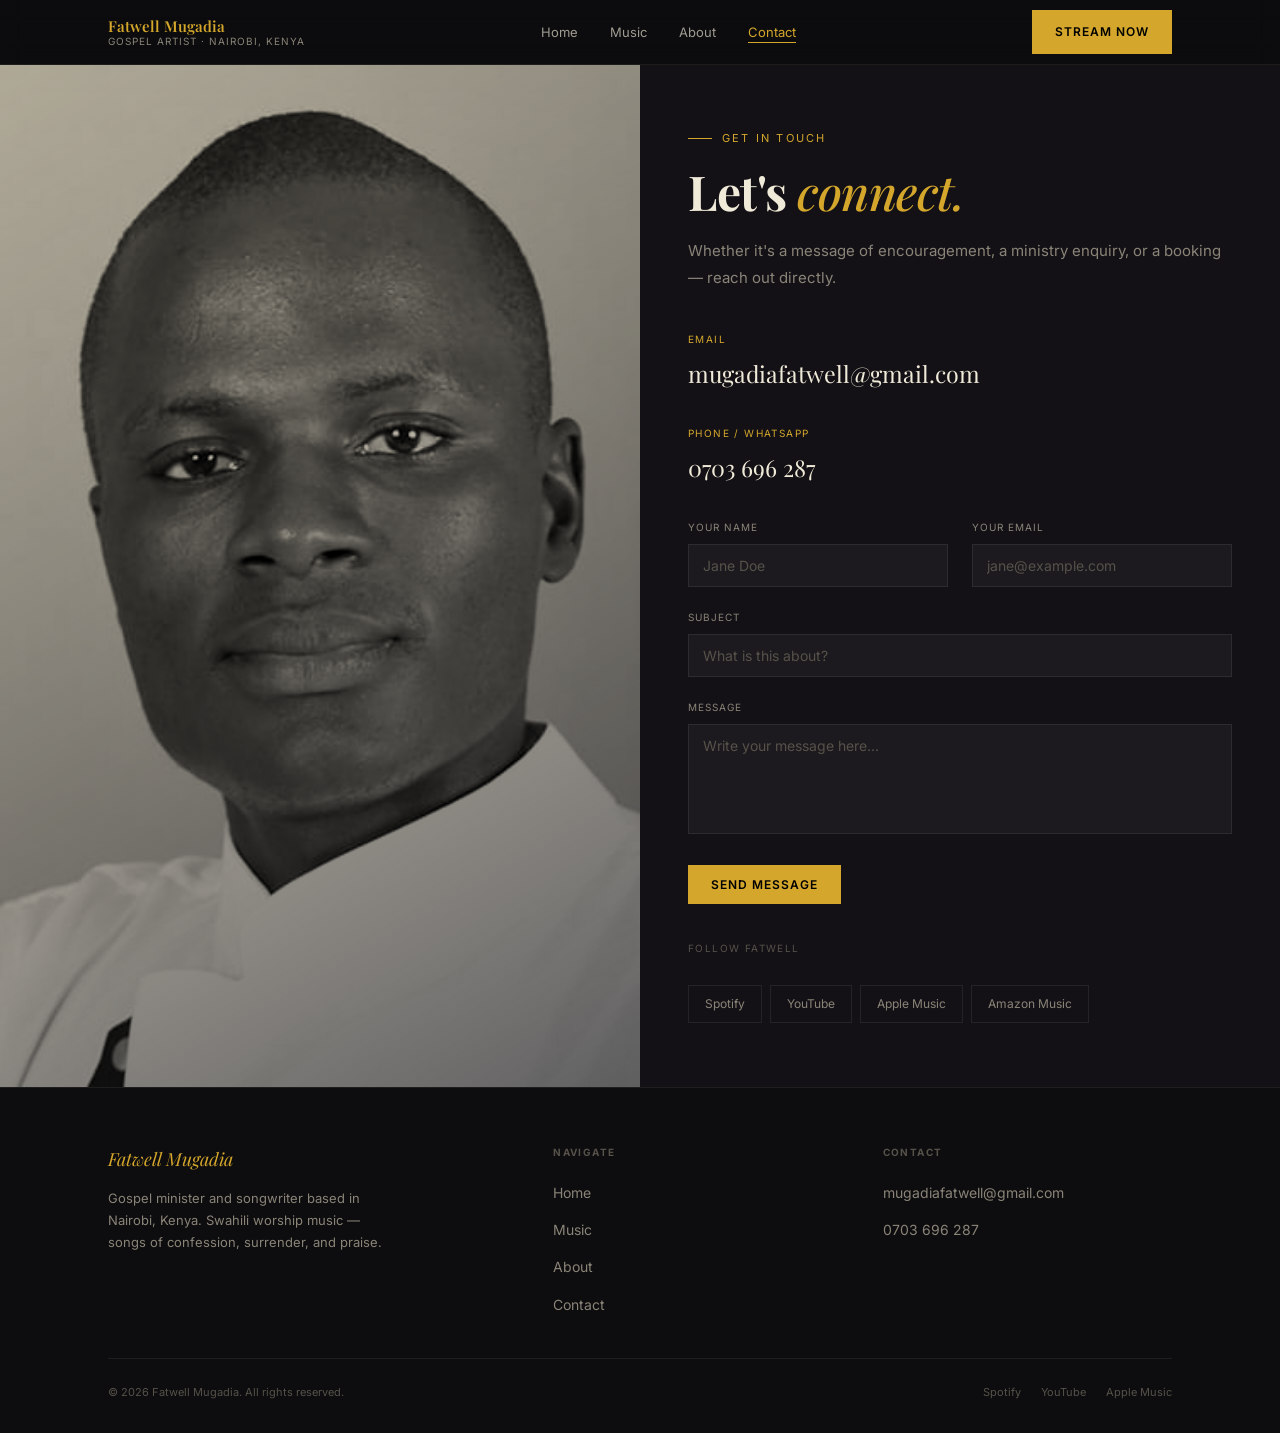
==== contact.html @ 1250bb9b "Initial commit — 4-page website (Home, Music, About, Contact)" ====
<!DOCTYPE html>
<html lang="en">
<head>
<meta charset="UTF-8"/>
<meta name="viewport" content="width=device-width, initial-scale=1.0"/>
<title>Contact — Fatwell Mugadia</title>
<meta name="description" content="Get in touch with Fatwell Mugadia — gospel minister and songwriter based in Nairobi, Kenya."/>
<link rel="stylesheet" href="style.css"/>
</head>
<body>

<header class="nav">
  <div class="nav-inner">
    <a href="index.html" class="nav-logo">
      <span class="n">Fatwell Mugadia</span>
      <span class="s">Gospel Artist · Nairobi, Kenya</span>
    </a>
    <ul class="nav-links">
      <li><a href="index.html">Home</a></li>
      <li><a href="music.html">Music</a></li>
      <li><a href="about.html">About</a></li>
      <li><a href="contact.html" class="active">Contact</a></li>
    </ul>
    <div style="display:flex;align-items:center;gap:14px;">
      <a href="music.html" class="btn-gold" style="display:none;" id="nav-cta">Stream Now</a>
      <button class="burger" aria-expanded="false" aria-label="Open menu">
        <span></span><span></span><span></span>
      </button>
    </div>
  </div>
  <nav class="mobile-nav">
    <a href="index.html">Home</a>
    <a href="music.html">Music</a>
    <a href="about.html">About</a>
    <a href="contact.html" class="active">Contact</a>
    <div class="mob-cta"><a href="music.html" class="btn-gold">Stream Now</a></div>
  </nav>
</header>
<script>document.getElementById('nav-cta').style.display='inline-block';</script>

<!-- CONTACT HERO WITH PHOTO -->
<section style="display:grid;grid-template-columns:1fr 1fr;min-height:calc(100vh - 64px);" class="contact-split">
  <div style="position:relative;overflow:hidden;background:var(--bg2);">
    <img src="fatwell.jpg" alt="Fatwell Mugadia" style="width:100%;height:100%;object-fit:cover;object-position:center 15%;filter:grayscale(1) contrast(1.08);"/>
    <div style="position:absolute;inset:0;background:linear-gradient(150deg,rgba(212,167,44,.2),rgba(13,12,14,.65));mix-blend-mode:multiply;"></div>
  </div>
  <div style="background:var(--bg2);padding:64px 48px;display:flex;flex-direction:column;justify-content:center;">
    <p class="section-label reveal">Get In Touch</p>
    <h1 class="display reveal" style="font-size:clamp(2rem,5vw,3rem);margin-bottom:20px;">Let's <em>connect.</em></h1>
    <p class="body-text reveal" style="margin-bottom:40px;">Whether it's a message of encouragement, a ministry enquiry, or a booking — reach out directly.</p>

    <div class="contact-info reveal">
      <div class="ci-row">
        <label>Email</label>
        <a href="mailto:mugadiafatwell@gmail.com" class="val" style="display:block;color:var(--cream);transition:color .2s;">mugadiafatwell@gmail.com</a>
      </div>
      <div class="ci-row">
        <label>Phone / WhatsApp</label>
        <a href="tel:0703696287" class="val" style="display:block;color:var(--cream);transition:color .2s;">0703 696 287</a>
      </div>
    </div>

    <form action="mailto:mugadiafatwell@gmail.com" method="post" enctype="text/plain" class="reveal">
      <div class="form-row">
        <div class="field"><label for="name">Your Name</label><input type="text" id="name" name="name" placeholder="Jane Doe" required/></div>
        <div class="field"><label for="email">Your Email</label><input type="email" id="email" name="email" placeholder="jane@example.com" required/></div>
      </div>
      <div class="field"><label for="subject">Subject</label><input type="text" id="subject" name="subject" placeholder="What is this about?"/></div>
      <div class="field"><label for="message">Message</label><textarea id="message" name="message" placeholder="Write your message here..." required></textarea></div>
      <button type="submit" class="btn-gold">Send Message</button>
    </form>

    <div class="reveal">
      <p style="font-size:10px;letter-spacing:.14em;text-transform:uppercase;color:var(--faint);margin-top:36px;margin-bottom:12px;">Follow Fatwell</p>
      <div class="social-links">
        <a href="https://open.spotify.com/artist/1F5QsPxOxkbO9FEZFPH1hG" target="_blank" rel="noopener" class="social-link">Spotify</a>
        <a href="https://youtube.com/channel/UCCWIqJ_wp1p1qu2kUFyd1ow" target="_blank" rel="noopener" class="social-link">YouTube</a>
        <a href="https://music.apple.com/us/artist/fatwell-mugadia/1578324684" target="_blank" rel="noopener" class="social-link">Apple Music</a>
        <a href="https://www.amazon.com/music/player/artists/B09B83XJFV/fatwell-mugadia" target="_blank" rel="noopener" class="social-link">Amazon Music</a>
      </div>
    </div>
  </div>
</section>

<style>
@media (max-width: 767px) {
  .contact-split { grid-template-columns: 1fr !important; }
  .contact-split > div:first-child { height: 52vw; }
  .contact-split > div:last-child { padding: 36px 24px !important; }
}
</style>

<!-- FOOTER -->
<footer class="footer">
  <div class="container">
    <div class="footer-grid">
      <div class="footer-brand">
        <span class="fn">Fatwell Mugadia</span>
        <p>Gospel minister and songwriter based in Nairobi, Kenya. Swahili worship music — songs of confession, surrender, and praise.</p>
      </div>
      <div class="footer-col">
        <h4>Navigate</h4>
        <ul>
          <li><a href="index.html">Home</a></li>
          <li><a href="music.html">Music</a></li>
          <li><a href="about.html">About</a></li>
          <li><a href="contact.html">Contact</a></li>
        </ul>
      </div>
      <div class="footer-col">
        <h4>Contact</h4>
        <ul>
          <li><a href="mailto:mugadiafatwell@gmail.com">mugadiafatwell@gmail.com</a></li>
          <li><a href="tel:0703696287">0703 696 287</a></li>
        </ul>
      </div>
    </div>
    <div class="footer-bottom">
      <p>© 2026 Fatwell Mugadia. All rights reserved.</p>
      <div class="footer-socials">
        <a href="https://open.spotify.com/artist/1F5QsPxOxkbO9FEZFPH1hG" target="_blank" rel="noopener">Spotify</a>
        <a href="https://youtube.com/channel/UCCWIqJ_wp1p1qu2kUFyd1ow" target="_blank" rel="noopener">YouTube</a>
        <a href="https://music.apple.com/us/artist/fatwell-mugadia/1578324684" target="_blank" rel="noopener">Apple Music</a>
      </div>
    </div>
  </div>
</footer>

<script src="script.js"></script>
</body>
</html>
---- style.css ----
@import url('https://fonts.googleapis.com/css2?family=Playfair+Display:ital,wght@0,400;0,500;0,600;0,700;0,900;1,400;1,500;1,600;1,700&family=Inter:wght@300;400;500;600&display=swap');

*, *::before, *::after { box-sizing: border-box; margin: 0; padding: 0; }

:root {
  --bg:       #0d0c0e;
  --bg2:      #131116;
  --bg3:      #181520;
  --gold:     #d4a72c;
  --gold-lt:  #e8c050;
  --cream:    #f0ead8;
  --muted:    #8a8478;
  --faint:    #56524a;
  --line:     rgba(240,234,216,0.08);
  --serif:    'Playfair Display', serif;
  --sans:     'Inter', sans-serif;
  --max:      1160px;
}

html { scroll-behavior: smooth; }
body { background: var(--bg); color: var(--cream); font-family: var(--sans); font-size: 16px; line-height: 1.7; -webkit-font-smoothing: antialiased; }
a { color: inherit; text-decoration: none; }
img { display: block; max-width: 100%; }
button, input, textarea { font-family: inherit; }
::selection { background: var(--gold); color: #000; }

/* ─── LAYOUT ─── */
.container { max-width: var(--max); margin: 0 auto; padding: 0 24px; }
@media (min-width: 768px) { .container { padding: 0 48px; } }

/* ─── NAV ─── */
.nav {
  position: sticky; top: 0; z-index: 200;
  background: rgba(13,12,14,0.92);
  backdrop-filter: blur(12px);
  border-bottom: 1px solid var(--line);
}
.nav-inner {
  max-width: var(--max); margin: 0 auto; padding: 0 24px;
  height: 64px;
  display: flex; align-items: center; justify-content: space-between; gap: 20px;
}
@media (min-width: 768px) { .nav-inner { padding: 0 48px; } }

.nav-logo { display: flex; flex-direction: column; line-height: 1.2; }
.nav-logo .n { font-family: var(--serif); font-size: 15px; font-weight: 600; color: var(--gold); }
.nav-logo .s { font-size: 10px; letter-spacing: .1em; text-transform: uppercase; color: var(--muted); }

.nav-links { display: none; gap: 32px; list-style: none; }
@media (min-width: 768px) { .nav-links { display: flex; } }
.nav-links a { font-size: 13px; color: rgba(240,234,216,.65); transition: color .2s; }
.nav-links a:hover, .nav-links a.active { color: var(--cream); }
.nav-links a.active { border-bottom: 1px solid var(--gold); color: var(--gold); padding-bottom: 2px; }

.btn-gold {
  display: inline-block; padding: 11px 22px;
  background: var(--gold); color: #000;
  font-size: 12px; font-weight: 600; letter-spacing: .08em; text-transform: uppercase;
  border: 1px solid var(--gold); cursor: pointer;
  transition: background .2s, border-color .2s;
  white-space: nowrap;
}
.btn-gold:hover { background: var(--gold-lt); border-color: var(--gold-lt); }

.btn-outline {
  display: inline-block; padding: 11px 22px;
  background: transparent; color: var(--cream);
  font-size: 12px; font-weight: 500; letter-spacing: .06em; text-transform: uppercase;
  border: 1px solid rgba(240,234,216,.3); cursor: pointer;
  transition: border-color .2s;
}
.btn-outline:hover { border-color: var(--cream); }

/* hamburger */
.burger { display: flex; flex-direction: column; gap: 5px; background: none; border: none; cursor: pointer; padding: 4px; }
.burger span { display: block; width: 24px; height: 1px; background: var(--cream); transition: transform .25s, opacity .2s; }
.burger[aria-expanded=true] span:nth-child(1) { transform: translateY(6px) rotate(45deg); }
.burger[aria-expanded=true] span:nth-child(2) { opacity: 0; }
.burger[aria-expanded=true] span:nth-child(3) { transform: translateY(-6px) rotate(-45deg); }
@media (min-width: 768px) { .burger { display: none; } }

.mobile-nav {
  display: none; flex-direction: column;
  position: fixed; inset: 64px 0 0 0; z-index: 199;
  background: var(--bg); padding: 32px 24px;
  overflow-y: auto;
}
.mobile-nav.open { display: flex; }
.mobile-nav a { font-family: var(--serif); font-size: 32px; padding: 14px 0; border-bottom: 1px solid var(--line); color: var(--cream); }
.mobile-nav a.active { color: var(--gold); }
.mobile-nav .mob-cta { margin-top: 28px; }

/* ─── HERO ─── */
.hero {
  display: grid; grid-template-columns: 1fr 1fr;
  min-height: calc(100vh - 64px);
}
@media (max-width: 767px) {
  .hero { grid-template-columns: 1fr; min-height: auto; }
  .hero-img { height: 56vw; order: -1; }
}

.hero-copy {
  display: flex; flex-direction: column; justify-content: center;
  padding: 56px 28px;
}
@media (min-width: 768px) { .hero-copy { padding: 0 56px; } }

.eyebrow {
  font-size: 11px; letter-spacing: .2em; text-transform: uppercase;
  color: var(--gold); margin-bottom: 20px;
  display: flex; align-items: center; gap: 12px;
}
.eyebrow::before { content: ''; width: 28px; height: 1px; background: var(--gold); }

h1.display {
  font-family: var(--serif); font-weight: 700;
  font-size: clamp(2.6rem, 7vw, 4.2rem); line-height: 1.06;
  letter-spacing: -.01em; margin-bottom: 22px;
}
h1.display em, h2.display em { font-style: italic; color: var(--gold); font-weight: 500; }
h2.display {
  font-family: var(--serif); font-weight: 700;
  font-size: clamp(2rem, 5vw, 3rem); line-height: 1.08;
  letter-spacing: -.01em; margin-bottom: 16px;
}

.lead { color: var(--muted); font-size: 15px; max-width: 40ch; margin-bottom: 36px; line-height: 1.75; }

.ctas { display: flex; flex-wrap: wrap; gap: 14px; }

.hero-img {
  position: relative; overflow: hidden; background: var(--bg2);
}
.hero-img img {
  width: 100%; height: 100%; object-fit: cover; object-position: center top;
  filter: grayscale(1) contrast(1.08) brightness(1.04);
}
.hero-img::after {
  content: ''; position: absolute; inset: 0;
  background: linear-gradient(150deg, rgba(212,167,44,.28) 0%, rgba(13,12,14,.62) 70%);
  mix-blend-mode: multiply;
}

/* ─── STATS ─── */
.stats {
  display: grid; grid-template-columns: repeat(4,1fr);
  border-top: 1px solid var(--line); border-bottom: 1px solid var(--line);
}
@media (max-width: 560px) { .stats { grid-template-columns: repeat(2,1fr); } }
.stat {
  padding: 26px 16px; text-align: center;
  border-right: 1px solid var(--line);
}
.stat:last-child { border-right: none; }
@media (max-width: 560px) { .stat:nth-child(2) { border-right: none; } .stat:nth-child(3) { border-top: 1px solid var(--line); } }
.stat strong { display: block; font-family: var(--serif); font-style: italic; font-size: 1.8rem; color: var(--gold); line-height: 1.1; margin-bottom: 5px; }
.stat span { font-size: 10px; letter-spacing: .1em; text-transform: uppercase; color: var(--muted); }

/* ─── SECTIONS ─── */
.section { padding: clamp(56px,10vw,104px) 0; }
.section.dark { background: var(--bg2); }
.section.darker { background: var(--bg3); }

.section-label { font-size: 11px; letter-spacing: .2em; text-transform: uppercase; color: var(--gold); margin-bottom: 18px; display: flex; align-items: center; gap: 10px; }
.section-label::before { content: ''; width: 24px; height: 1px; background: var(--gold); }

/* ─── TWO COL ─── */
.two-col { display: grid; grid-template-columns: 1fr 1fr; gap: 56px; align-items: center; }
@media (max-width: 767px) { .two-col { grid-template-columns: 1fr; gap: 36px; } }
.two-col.flip > *:first-child { order: 2; }
@media (max-width: 767px) { .two-col.flip > *:first-child { order: 0; } }

/* ─── PHOTO BLOCK ─── */
.photo-block { position: relative; overflow: hidden; background: var(--bg2); }
.photo-block img {
  width: 100%; height: 100%; object-fit: cover;
  filter: grayscale(1) contrast(1.08) brightness(1.04);
}
.photo-block::after {
  content: ''; position: absolute; inset: 0;
  background: linear-gradient(150deg, rgba(212,167,44,.22) 0%, rgba(13,12,14,.55) 70%);
  mix-blend-mode: multiply;
}

.body-text { color: var(--muted); font-size: 15px; line-height: 1.8; }
.body-text p + p { margin-top: 1em; }
.body-text em { font-family: var(--serif); font-style: italic; color: var(--gold-lt); }
.body-text .placeholder { font-style: italic; border-left: 2px solid rgba(212,167,44,.2); padding-left: 16px; color: var(--faint); }

.link-arrow {
  display: inline-flex; align-items: center; gap: 8px;
  font-size: 12px; letter-spacing: .08em; text-transform: uppercase;
  color: var(--gold); border-bottom: 1px solid rgba(212,167,44,.3); padding-bottom: 3px;
  transition: gap .2s, color .2s, border-color .2s;
}
.link-arrow:hover { gap: 14px; color: var(--gold-lt); border-color: var(--gold-lt); }

/* ─── PLATFORM TAGS ─── */
.platforms { display: flex; flex-wrap: wrap; gap: 10px; }
.platform {
  display: inline-flex; align-items: center; gap: 8px;
  padding: 9px 18px; border: 1px solid var(--line);
  font-size: 13px; color: rgba(240,234,216,.65);
  transition: border-color .2s, color .2s;
}
.platform::before { content: ''; width: 6px; height: 6px; border-radius: 50%; background: var(--gold); flex-shrink: 0; }
.platform:hover { border-color: var(--gold); color: var(--cream); }

/* ─── EP FEATURE ─── */
.ep-block { display: grid; grid-template-columns: 240px 1fr; gap: 52px; align-items: start; }
@media (max-width: 640px) { .ep-block { grid-template-columns: 1fr; } }
.ep-cover { border: 1px solid var(--line); aspect-ratio: 1/1; overflow: hidden; background: var(--bg2); }
.ep-cover img { width: 100%; height: 100%; object-fit: cover; }
.ep-meta { font-size: 11px; letter-spacing: .08em; text-transform: uppercase; color: var(--faint); margin: 12px 0 20px; }
.ep-title { font-family: var(--serif); font-style: italic; font-size: clamp(1.6rem,3.5vw,2.2rem); color: var(--cream); margin-bottom: 4px; }

/* ─── TRACKLIST ─── */
.tracklist { margin-top: 60px; }
.tracklist-label { font-size: 10px; letter-spacing: .18em; text-transform: uppercase; color: var(--faint); margin-bottom: 4px; }
.track {
  display: grid; grid-template-columns: 38px 1fr auto;
  gap: 18px; align-items: baseline;
  padding: 22px 0; border-top: 1px solid var(--line);
}
.track:last-child { border-bottom: 1px solid var(--line); }
.track-n { font-family: var(--serif); font-style: italic; color: var(--gold); font-size: 15px; }
.track-name { font-family: var(--serif); font-size: clamp(1.05rem, 2.4vw, 1.35rem); }
.track-sub { display: block; font-size: 11px; color: var(--faint); margin-top: 3px; }
.track-time { font-size: 12px; color: var(--muted); white-space: nowrap; }
@media (max-width: 480px) { .track { grid-template-columns: 28px 1fr; } .track-time { grid-column: 2; } }

/* ─── ABOUT PREVIEW (home) ─── */
.about-preview { display: grid; grid-template-columns: 1fr 1fr; gap: 0; }
@media (max-width: 767px) { .about-preview { grid-template-columns: 1fr; } }
.about-preview .ap-img { position: relative; overflow: hidden; min-height: 380px; }
.about-preview .ap-img img {
  width: 100%; height: 100%; object-fit: cover; object-position: center 20%;
  filter: grayscale(1) contrast(1.08);
}
.about-preview .ap-img::after {
  content: ''; position: absolute; inset: 0;
  background: linear-gradient(160deg, rgba(212,167,44,.2), rgba(13,12,14,.7));
  mix-blend-mode: multiply;
}
.about-preview .ap-text { background: var(--bg3); padding: 56px 40px; display: flex; flex-direction: column; justify-content: center; }
@media (max-width: 767px) { .about-preview .ap-text { padding: 36px 24px; } }

/* ─── EVENTS ─── */
.event {
  display: grid; grid-template-columns: 72px 1fr auto;
  gap: 22px; align-items: center;
  padding: 26px 0; border-top: 1px solid var(--line);
}
.event:last-child { border-bottom: 1px solid var(--line); }
.event-date .day { display: block; font-family: var(--serif); font-style: italic; font-size: 1.9rem; color: var(--gold); line-height: 1; }
.event-date .mo { font-size: 10px; letter-spacing: .08em; text-transform: uppercase; color: var(--muted); }
.event-name { font-size: 15px; font-weight: 500; }
.event-venue { font-size: 12px; color: var(--muted); margin-top: 3px; }
.event-tag { font-size: 9px; letter-spacing: .1em; text-transform: uppercase; padding: 5px 11px; border: 1px solid var(--line); color: var(--muted); white-space: nowrap; }
@media (max-width: 540px) {
  .event { grid-template-columns: 54px 1fr; }
  .event-tag { grid-column: 1/-1; justify-self: start; padding-left: 76px; background: none; border: none; }
}

/* ─── NEWSLETTER ─── */
.newsletter { text-align: center; border-top: 1px solid var(--line); border-bottom: 1px solid var(--line); }
.newsletter h2 { font-family: var(--serif); font-size: clamp(1.7rem,4vw,2.4rem); margin-bottom: 10px; }
.newsletter h2 em { font-style: italic; color: var(--gold); }
.newsletter p { color: var(--muted); font-size: 14px; margin-bottom: 28px; }
.nl-form { display: flex; max-width: 420px; margin: 0 auto; }
.nl-form input {
  flex: 1; background: var(--bg2); border: 1px solid var(--line); border-right: none;
  color: var(--cream); font-size: 13px; padding: 13px 16px; outline: none;
  transition: border-color .2s;
}
.nl-form input:focus { border-color: var(--gold); }
.nl-form input::placeholder { color: var(--faint); }
.nl-form button {
  background: var(--gold); border: 1px solid var(--gold); color: #000;
  font-size: 11px; font-weight: 700; letter-spacing: .1em; text-transform: uppercase;
  padding: 13px 22px; cursor: pointer; white-space: nowrap; transition: background .2s;
}
.nl-form button:hover { background: var(--gold-lt); }

/* ─── CONTACT ─── */
.contact-info label { display: block; font-size: 10px; letter-spacing: .14em; text-transform: uppercase; color: var(--gold); margin-bottom: 6px; }
.contact-info .val { font-family: var(--serif); font-size: clamp(1.1rem,2.4vw,1.45rem); }
.contact-info .note { font-size: 11px; color: var(--faint); margin-top: 4px; }
.contact-info .ci-row { margin-bottom: 32px; }

.form-row { display: grid; grid-template-columns: 1fr 1fr; gap: 0 24px; }
@media (max-width: 560px) { .form-row { grid-template-columns: 1fr; } }
.field { margin-bottom: 22px; }
.field label { display: block; font-size: 10px; letter-spacing: .1em; text-transform: uppercase; color: var(--muted); margin-bottom: 8px; }
.field input, .field textarea {
  width: 100%; background: rgba(240,234,216,.04); border: 1px solid var(--line);
  color: var(--cream); font-size: 14px; padding: 12px 14px; outline: none; resize: none;
  transition: border-color .2s;
}
.field input:focus, .field textarea:focus { border-color: var(--gold); }
.field textarea { min-height: 110px; }
.field input::placeholder, .field textarea::placeholder { color: var(--faint); }

.social-links { display: flex; flex-wrap: wrap; gap: 8px; margin-top: 28px; }
.social-link { padding: 8px 16px; border: 1px solid var(--line); font-size: 12px; color: var(--muted); transition: border-color .2s, color .2s; }
.social-link:hover { border-color: var(--gold); color: var(--gold); }

/* ─── FOOTER ─── */
.footer { border-top: 1px solid var(--line); padding: 56px 0 32px; }
.footer-grid { display: grid; grid-template-columns: 1.4fr 1fr 1fr; gap: 40px; margin-bottom: 40px; }
@media (max-width: 640px) { .footer-grid { grid-template-columns: 1fr 1fr; } .footer-brand { grid-column: 1/-1; } }
.footer-brand .fn { font-family: var(--serif); font-style: italic; font-size: 18px; color: var(--gold); display: block; margin-bottom: 12px; }
.footer-brand p { color: var(--muted); font-size: 13px; line-height: 1.7; max-width: 36ch; }
.footer-col h4 { font-size: 10px; letter-spacing: .14em; text-transform: uppercase; color: var(--faint); margin-bottom: 18px; }
.footer-col ul { list-style: none; display: flex; flex-direction: column; gap: 10px; }
.footer-col ul a { font-size: 14px; color: var(--muted); transition: color .2s; }
.footer-col ul a:hover { color: var(--cream); }
.footer-bottom { border-top: 1px solid var(--line); padding-top: 24px; display: flex; flex-wrap: wrap; justify-content: space-between; gap: 10px; }
.footer-bottom p { font-size: 11px; color: var(--faint); }
.footer-socials { display: flex; gap: 20px; }
.footer-socials a { font-size: 11px; color: var(--faint); transition: color .2s; }
.footer-socials a:hover { color: var(--gold); }

/* ─── REVEAL ─── */
.reveal { transition: opacity .65s ease, transform .65s ease; }
.reveal.pre { opacity: 0; transform: translateY(18px); }
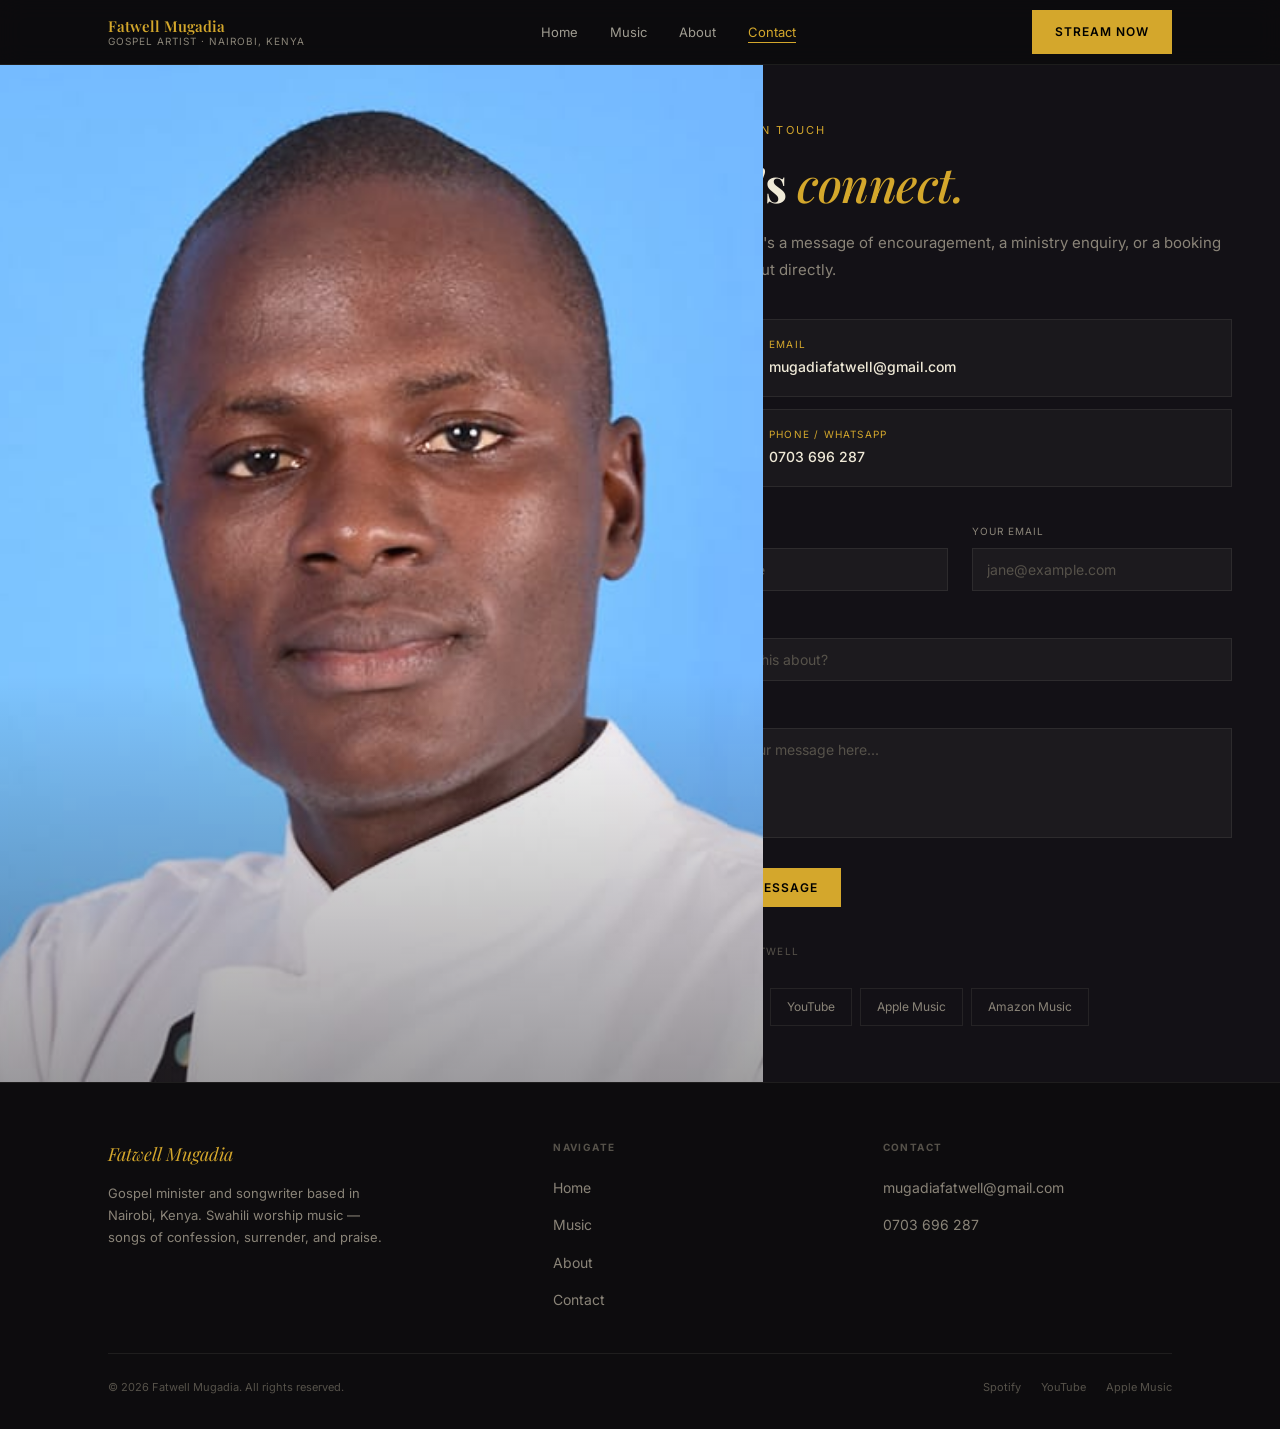
==== commit 23f8f48f: "Contact page: color photo, aspect-ratio layout, icon cards for email and phone" ====
--- a/contact.html
+++ b/contact.html
@@ -38,29 +38,47 @@
 </header>
 <script>document.getElementById('nav-cta').style.display='inline-block';</script>
 
-<!-- CONTACT HERO WITH PHOTO -->
-<section style="display:grid;grid-template-columns:1fr 1fr;min-height:calc(100vh - 64px);" class="contact-split">
-  <div style="position:relative;overflow:hidden;background:var(--bg2);">
-    <img src="fatwell.jpg" alt="Fatwell Mugadia" style="width:100%;height:100%;object-fit:cover;object-position:center 15%;filter:grayscale(1) contrast(1.08);"/>
-    <div style="position:absolute;inset:0;background:linear-gradient(150deg,rgba(212,167,44,.2),rgba(13,12,14,.65));mix-blend-mode:multiply;"></div>
-  </div>
-  <div style="background:var(--bg2);padding:64px 48px;display:flex;flex-direction:column;justify-content:center;">
+<!-- CONTACT LAYOUT -->
+<section class="contact-split">
+  <!-- IMAGE -->
+  <div class="contact-img">
+    <img src="fatwell.jpg" alt="Fatwell Mugadia"/>
+  </div>
+
+  <!-- CONTENT -->
+  <div class="contact-content">
     <p class="section-label reveal">Get In Touch</p>
     <h1 class="display reveal" style="font-size:clamp(2rem,5vw,3rem);margin-bottom:20px;">Let's <em>connect.</em></h1>
-    <p class="body-text reveal" style="margin-bottom:40px;">Whether it's a message of encouragement, a ministry enquiry, or a booking — reach out directly.</p>
-
-    <div class="contact-info reveal">
-      <div class="ci-row">
-        <label>Email</label>
-        <a href="mailto:mugadiafatwell@gmail.com" class="val" style="display:block;color:var(--cream);transition:color .2s;">mugadiafatwell@gmail.com</a>
-      </div>
-      <div class="ci-row">
-        <label>Phone / WhatsApp</label>
-        <a href="tel:0703696287" class="val" style="display:block;color:var(--cream);transition:color .2s;">0703 696 287</a>
-      </div>
-    </div>
-
-    <form action="mailto:mugadiafatwell@gmail.com" method="post" enctype="text/plain" class="reveal">
+    <p class="body-text reveal" style="margin-bottom:36px;">Whether it's a message of encouragement, a ministry enquiry, or a booking — reach out directly.</p>
+
+    <!-- ICON CONTACT CARDS -->
+    <div class="contact-cards reveal">
+      <a href="mailto:mugadiafatwell@gmail.com" class="contact-card">
+        <div class="contact-card-icon">
+          <svg xmlns="http://www.w3.org/2000/svg" width="22" height="22" viewBox="0 0 24 24" fill="none" stroke="currentColor" stroke-width="1.5" stroke-linecap="round" stroke-linejoin="round">
+            <rect x="2" y="4" width="20" height="16" rx="2"/>
+            <path d="m22 7-8.97 5.7a1.94 1.94 0 0 1-2.06 0L2 7"/>
+          </svg>
+        </div>
+        <div class="contact-card-text">
+          <span class="contact-card-label">Email</span>
+          <span class="contact-card-value">mugadiafatwell@gmail.com</span>
+        </div>
+      </a>
+      <a href="tel:0703696287" class="contact-card">
+        <div class="contact-card-icon">
+          <svg xmlns="http://www.w3.org/2000/svg" width="22" height="22" viewBox="0 0 24 24" fill="none" stroke="currentColor" stroke-width="1.5" stroke-linecap="round" stroke-linejoin="round">
+            <path d="M22 16.92v3a2 2 0 0 1-2.18 2 19.79 19.79 0 0 1-8.63-3.07A19.5 19.5 0 0 1 4.69 12a19.79 19.79 0 0 1-3.07-8.67A2 2 0 0 1 3.6 1.27h3a2 2 0 0 1 2 1.72c.13.96.36 1.9.7 2.81a2 2 0 0 1-.45 2.11L7.91 8.91a16 16 0 0 0 6.18 6.18l.82-.82a2 2 0 0 1 2.11-.45c.91.34 1.85.57 2.81.7a2 2 0 0 1 1.72 2.1z"/>
+          </svg>
+        </div>
+        <div class="contact-card-text">
+          <span class="contact-card-label">Phone / WhatsApp</span>
+          <span class="contact-card-value">0703 696 287</span>
+        </div>
+      </a>
+    </div>
+
+    <form action="mailto:mugadiafatwell@gmail.com" method="post" enctype="text/plain" class="reveal" style="margin-top:32px;">
       <div class="form-row">
         <div class="field"><label for="name">Your Name</label><input type="text" id="name" name="name" placeholder="Jane Doe" required/></div>
         <div class="field"><label for="email">Your Email</label><input type="email" id="email" name="email" placeholder="jane@example.com" required/></div>
@@ -83,10 +101,98 @@
 </section>
 
 <style>
+/* Contact page layout */
+.contact-split {
+  display: grid;
+  grid-template-columns: 1fr 1fr;
+  align-items: stretch;
+}
+.contact-img {
+  position: relative;
+  overflow: hidden;
+  background: var(--bg2);
+  aspect-ratio: 3/4;
+}
+.contact-img img {
+  position: absolute;
+  inset: 0;
+  width: 100%;
+  height: 100%;
+  object-fit: cover;
+  object-position: center 10%;
+  /* Natural color — no filter */
+}
+.contact-img::after {
+  content: '';
+  position: absolute;
+  inset: 0;
+  background: linear-gradient(to bottom, rgba(13,12,14,0) 60%, rgba(13,12,14,0.4) 100%);
+}
+.contact-content {
+  background: var(--bg2);
+  padding: 56px 48px;
+  display: flex;
+  flex-direction: column;
+  justify-content: center;
+  overflow-y: auto;
+}
+
+/* Contact icon cards */
+.contact-cards {
+  display: flex;
+  flex-direction: column;
+  gap: 12px;
+  margin-bottom: 4px;
+}
+.contact-card {
+  display: flex;
+  align-items: center;
+  gap: 16px;
+  padding: 16px 20px;
+  border: 1px solid var(--line);
+  background: rgba(240,234,216,0.03);
+  text-decoration: none;
+  transition: border-color .2s, background .2s;
+}
+.contact-card:hover {
+  border-color: var(--gold);
+  background: rgba(212,167,44,0.06);
+}
+.contact-card-icon {
+  width: 44px;
+  height: 44px;
+  border: 1px solid var(--line);
+  display: flex;
+  align-items: center;
+  justify-content: center;
+  color: var(--gold);
+  flex-shrink: 0;
+  transition: border-color .2s;
+}
+.contact-card:hover .contact-card-icon {
+  border-color: var(--gold);
+}
+.contact-card-text {
+  display: flex;
+  flex-direction: column;
+  gap: 2px;
+}
+.contact-card-label {
+  font-size: 10px;
+  letter-spacing: .12em;
+  text-transform: uppercase;
+  color: var(--gold);
+}
+.contact-card-value {
+  font-size: 14px;
+  color: var(--cream);
+  font-weight: 500;
+}
+
 @media (max-width: 767px) {
-  .contact-split { grid-template-columns: 1fr !important; }
-  .contact-split > div:first-child { height: 52vw; }
-  .contact-split > div:last-child { padding: 36px 24px !important; }
+  .contact-split { grid-template-columns: 1fr; }
+  .contact-img { aspect-ratio: 4/3; }
+  .contact-content { padding: 36px 24px; }
 }
 </style>
 
--- a/style.css
+++ b/style.css
@@ -92,19 +92,27 @@
 
 /* ─── HERO ─── */
 .hero {
-  display: grid; grid-template-columns: 1fr 1fr;
-  min-height: calc(100vh - 64px);
+  display: grid;
+  grid-template-columns: 1fr 1fr;
+  align-items: stretch;
 }
 @media (max-width: 767px) {
-  .hero { grid-template-columns: 1fr; min-height: auto; }
-  .hero-img { height: 56vw; order: -1; }
+  .hero { grid-template-columns: 1fr; }
+  .hero-img { order: -1; aspect-ratio: 4/3; min-height: unset; }
+}
+@media (max-width: 400px) {
+  .hero-img { aspect-ratio: 3/2; }
 }
 
 .hero-copy {
-  display: flex; flex-direction: column; justify-content: center;
-  padding: 56px 28px;
-}
-@media (min-width: 768px) { .hero-copy { padding: 0 56px; } }
+  display: flex;
+  flex-direction: column;
+  justify-content: center;
+  padding: 64px 48px;
+}
+@media (max-width: 767px) {
+  .hero-copy { padding: 40px 24px; }
+}
 
 .eyebrow {
   font-size: 11px; letter-spacing: .2em; text-transform: uppercase;
@@ -115,7 +123,7 @@
 
 h1.display {
   font-family: var(--serif); font-weight: 700;
-  font-size: clamp(2.6rem, 7vw, 4.2rem); line-height: 1.06;
+  font-size: clamp(2.4rem, 6vw, 4.2rem); line-height: 1.06;
   letter-spacing: -.01em; margin-bottom: 22px;
 }
 h1.display em, h2.display em { font-style: italic; color: var(--gold); font-weight: 500; }
@@ -130,16 +138,24 @@
 .ctas { display: flex; flex-wrap: wrap; gap: 14px; }
 
 .hero-img {
-  position: relative; overflow: hidden; background: var(--bg2);
+  position: relative;
+  overflow: hidden;
+  background: var(--bg2);
+  aspect-ratio: 4/5;
 }
 .hero-img img {
-  width: 100%; height: 100%; object-fit: cover; object-position: center top;
-  filter: grayscale(1) contrast(1.08) brightness(1.04);
+  position: absolute;
+  inset: 0;
+  width: 100%;
+  height: 100%;
+  object-fit: cover;
+  object-position: center 10%;
 }
 .hero-img::after {
-  content: ''; position: absolute; inset: 0;
-  background: linear-gradient(150deg, rgba(212,167,44,.28) 0%, rgba(13,12,14,.62) 70%);
-  mix-blend-mode: multiply;
+  content: '';
+  position: absolute;
+  inset: 0;
+  background: linear-gradient(to bottom, rgba(13,12,14,0) 65%, rgba(13,12,14,0.45) 100%);
 }
 
 /* ─── STATS ─── */
@@ -175,12 +191,10 @@
 .photo-block { position: relative; overflow: hidden; background: var(--bg2); }
 .photo-block img {
   width: 100%; height: 100%; object-fit: cover;
-  filter: grayscale(1) contrast(1.08) brightness(1.04);
 }
 .photo-block::after {
   content: ''; position: absolute; inset: 0;
-  background: linear-gradient(150deg, rgba(212,167,44,.22) 0%, rgba(13,12,14,.55) 70%);
-  mix-blend-mode: multiply;
+  background: linear-gradient(160deg, rgba(13,12,14,0.08) 0%, rgba(13,12,14,0.45) 100%);
 }
 
 .body-text { color: var(--muted); font-size: 15px; line-height: 1.8; }
@@ -236,12 +250,10 @@
 .about-preview .ap-img { position: relative; overflow: hidden; min-height: 380px; }
 .about-preview .ap-img img {
   width: 100%; height: 100%; object-fit: cover; object-position: center 20%;
-  filter: grayscale(1) contrast(1.08);
 }
 .about-preview .ap-img::after {
   content: ''; position: absolute; inset: 0;
-  background: linear-gradient(160deg, rgba(212,167,44,.2), rgba(13,12,14,.7));
-  mix-blend-mode: multiply;
+  background: linear-gradient(160deg, rgba(13,12,14,0.1), rgba(13,12,14,0.55));
 }
 .about-preview .ap-text { background: var(--bg3); padding: 56px 40px; display: flex; flex-direction: column; justify-content: center; }
 @media (max-width: 767px) { .about-preview .ap-text { padding: 36px 24px; } }
